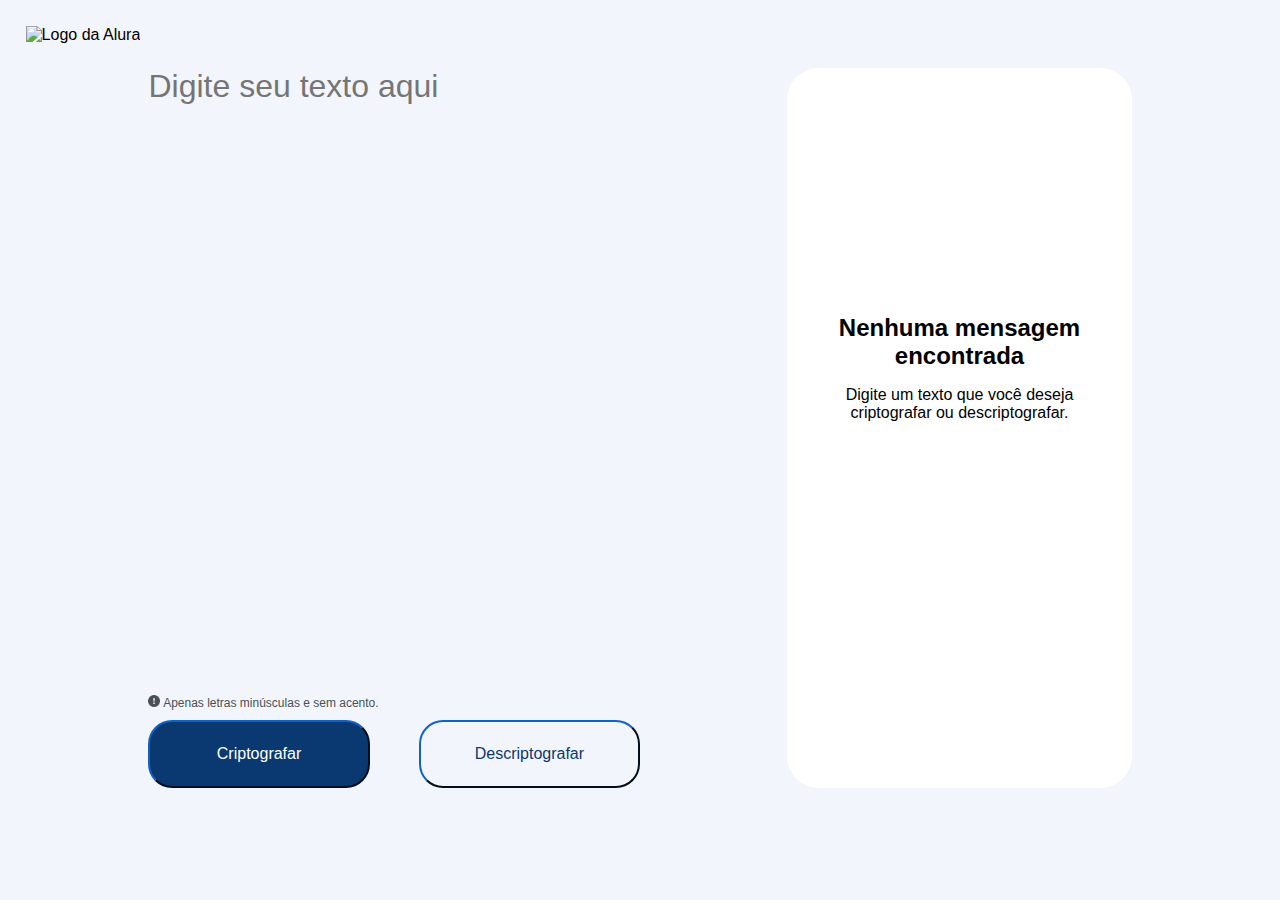
==== index.html @ 5ca43d40 "Update index.html" ====
<!DOCTYPE html>
<html lang="en">
<head>
    <meta charset="UTF-8">
    <meta name="viewport" content="width=device-width, initial-scale=1.0">
    <title>Decodificador de texto</title>
    <script src="script.js" defer></script>
    <link rel="stylesheet" href="style.css">
</head>
<body>


    <header>

        <img src="../imagens/Frame 6.png" alt="Logo da Alura">

    </header>

    <main>

        <div class="entrada">
            <textarea name="" id="textoEntrada" cols="30" rows="10" placeholder="Digite seu texto aqui"></textarea>

            <p class="aviso"><img src="Vector.png" alt="alerta" class="avisoImg"> Apenas letras minúsculas e sem acento.</p>


            <div class="botoes">
                <button class="botao" id="criptografar" onclick="criptografar()">Criptografar</button>
                <button class="botao" id="descriptografar" onclick="descriptografar()">Descriptografar</button>
            </div>
        </div>
        
        <div class="saida">

            <div id="mensagemNaoEncontrada">
                <img src="../imagens/High quality products 1 1.svg" alt="" class="sem-mensagem">
                <h1 class="h1SemMensagem">Nenhuma mensagem encontrada</h1>
                <p class="pSemMensagem">Digite um texto que você deseja criptografar ou descriptografar.</p>
            </div>

            <textarea name="" id="textoSaida" cols="30" rows="10"></textarea>
            <button class="botao" id="copiar" onclick="copiar()">Copiar</button>
        </div>
    </main>
</body>
</html>
---- style.css ----
* {
    box-sizing: border-box;
    margin: 0;
    padding: 0;
    font-family: 'Inter', 'Arial';
}

body {
    background: #F3F5FC;
    margin: 2%;
    display: flex;
    flex-direction: column;
}

main {
    display: flex;
    justify-content: space-between;
    margin: 2% 10%;
    height: 720px;
}

.saida {
    display: flex;
    flex-direction: column;
    justify-content: space-between;
    align-items: center;
    padding: 2%;
    width: 35%;
    background-color: #ffffff;
    border-radius: 32px;
}

#mensagemNaoEncontrada {
    display: flex;
    flex-direction: column;
    justify-content: center;
    align-items: center;
    width: 100%;
    height: 80%;
    gap: 3%;
}

.sem-mensagem {
    height: auto;
    width: 75%;
}

.h1SemMensagem {
    font-size: 24px;
    text-align: center;
}

.pSemMensagem {
    font-size: 16px;
    text-align: center;
}

#textoSaida {
    font-size: 24px;
    width: 100%;
    word-wrap: break-word;
    padding: 5%;
    background: none;
    border: none;
    outline: none;
    resize: none;
}

.entrada {
    display: flex;
    flex-direction: column;
    justify-content: center;
    width: 50%;
}

#textoEntrada {
    color: #0A3871;
    font-size: 32px;
    height: 90%;
    width: 100%;
    background: none;
    border: none;
    outline: none;
    resize: none;
}

.aviso {
    color: #495057;
    font-size: 12px;
    margin: 2% 0%;
    text-align: start;
}

.avisoImg {
    width: 12px;
}

.botoes {
    display: flex;
    justify-content: space-between;
    height: 10%;
}

.botao {
    width: 45%;
    text-align: center;
    border-radius: 24px;
    background: none;
    border-color: #0A3871;
    color: #0A3871;
    cursor: pointer;
    font-size: 16px;
}

#criptografar {
    background-color: #0A3871;
    color: #ffffff;
}

#copiar {
    width: 80%;
    height: 10%;
}

@media (max-width: 768px) {
    main {
        flex-direction: column;
        gap: 5%;
    }

    .entrada {
        width: 100%;
        height: 100%;
    }

    .saida {
        height: auto;
        width: 100%;
    }

    #mensagemNaoEncontrada {
        height: 100%;
        width: 100%;
        padding: 10%;
    }

    .sem-mensagem {
        display: none;
    }

    #mensagemNaoEncontrada {
        height: fit-content;
        width: 100%;
    }

    #copiar {
        width: 100%;
        height: 67px;
    }
}

@media (max-width: 375px) {
    main {
        flex-direction: column;
        gap: 2%;
    }

    .entrada {
        width: 100%;
        height: 100%;
    }

    .saida {
        height: auto;
        width: 100%;
    }

    #mensagemNaoEncontrada {
        height: 100%;
        width: 100%;
        padding: 10%;
    }

    .sem-mensagem {
        display: none;
    }

    #mensagemNaoEncontrada {
        height: fit-content;
        width: 100%;
    }

    #copiar {
        width: 100%;
        height: 67px;
    }

    .botoes {
        flex-direction: column;
        justify-content: space-between;
        height: 20%;
        gap: 20px;
    }

    #criptografar, #descriptografar {
        width: 100%;
        height: 100%;
    }

}
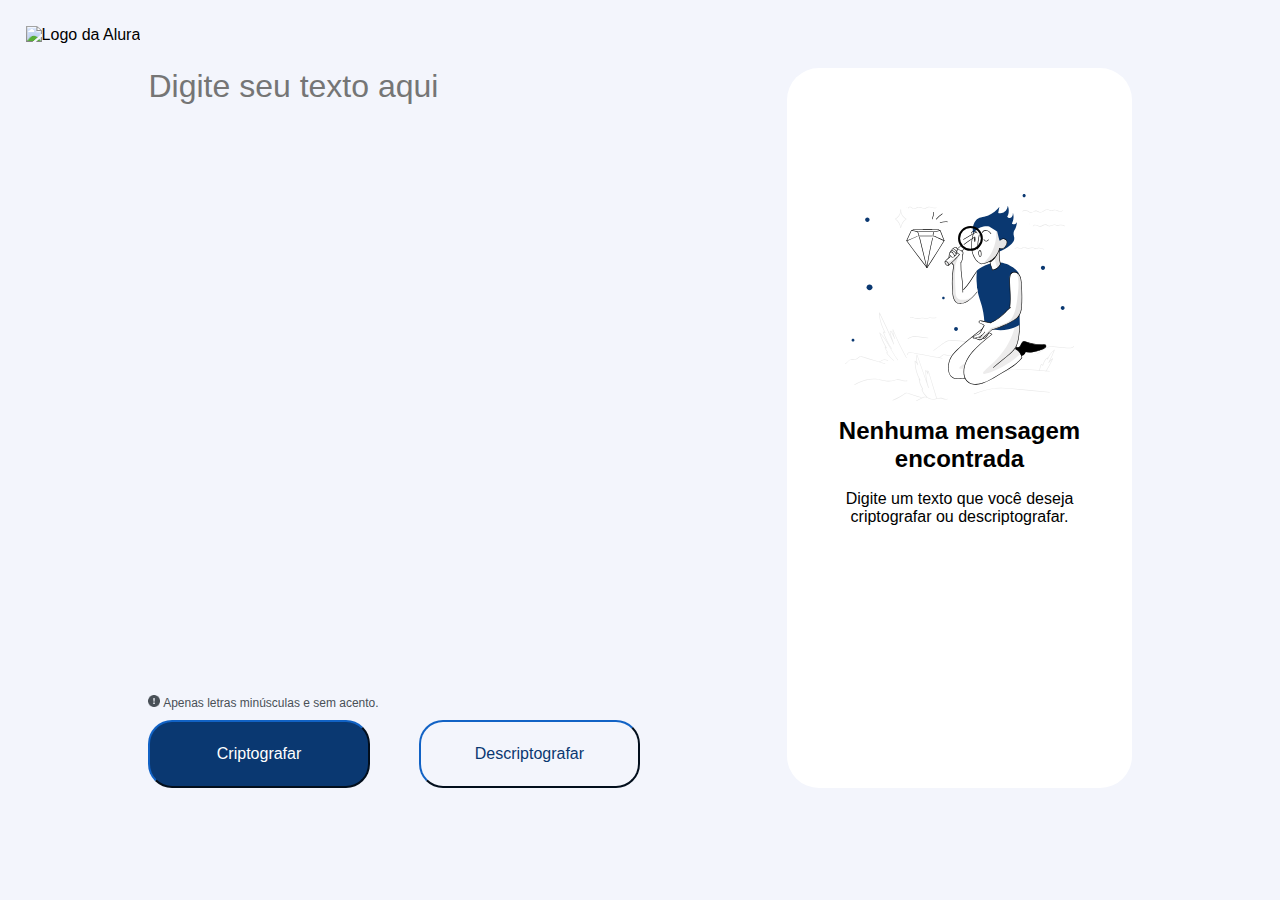
==== commit a48625cc: "Update index.html" ====
--- a/index.html
+++ b/index.html
@@ -12,7 +12,7 @@
 
     <header>
 
-        <img src="../imagens/Frame 6.png" alt="Logo da Alura">
+        <img src=".Frame 6.png" alt="Logo da Alura">
 
     </header>
 
@@ -33,7 +33,7 @@
         <div class="saida">
 
             <div id="mensagemNaoEncontrada">
-                <img src="../imagens/High quality products 1 1.svg" alt="" class="sem-mensagem">
+                <img src="High quality products 1 1.svg" alt="" class="sem-mensagem">
                 <h1 class="h1SemMensagem">Nenhuma mensagem encontrada</h1>
                 <p class="pSemMensagem">Digite um texto que você deseja criptografar ou descriptografar.</p>
             </div>
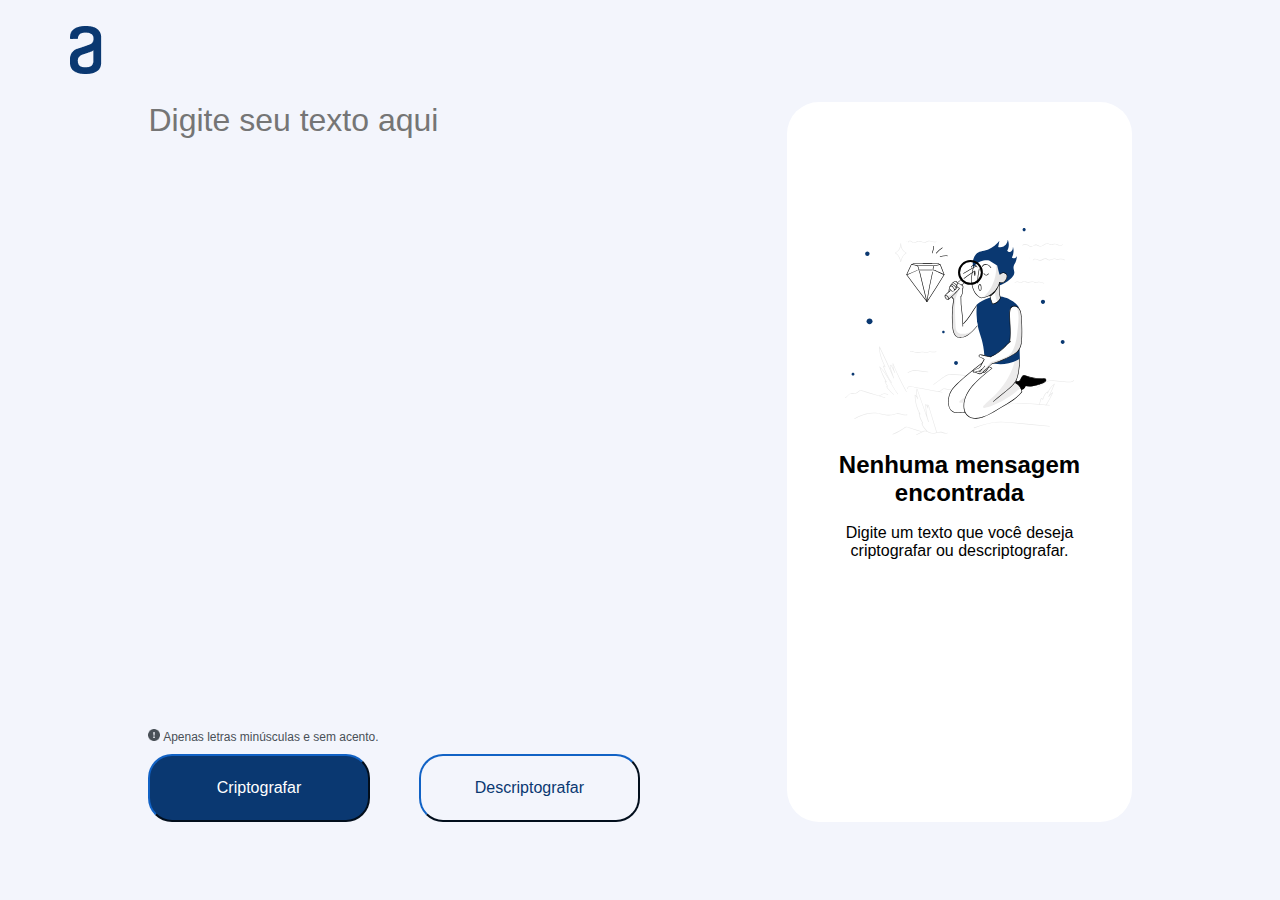
==== commit e6f23592: "Update index.html" ====
--- a/index.html
+++ b/index.html
@@ -12,7 +12,7 @@
 
     <header>
 
-        <img src=".Frame 6.png" alt="Logo da Alura">
+        <img src="Frame 6.png" alt="Logo da Alura">
 
     </header>
 
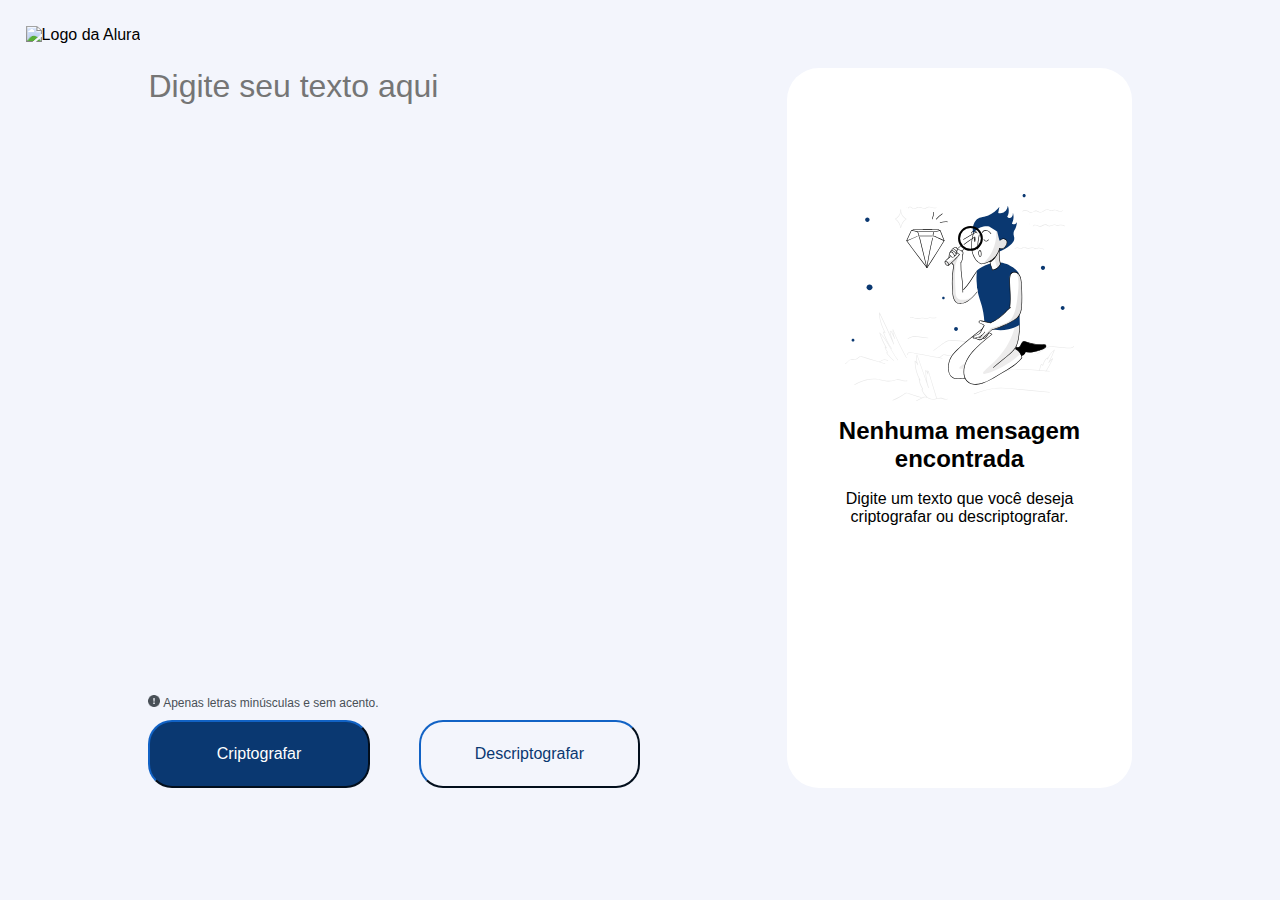
==== commit 2d0be752: "Update index.html" ====
--- a/index.html
+++ b/index.html
@@ -12,7 +12,7 @@
 
     <header>
 
-        <img src="Frame 6.png" alt="Logo da Alura">
+        <img src="Frame6.png" alt="Logo da Alura">
 
     </header>
 
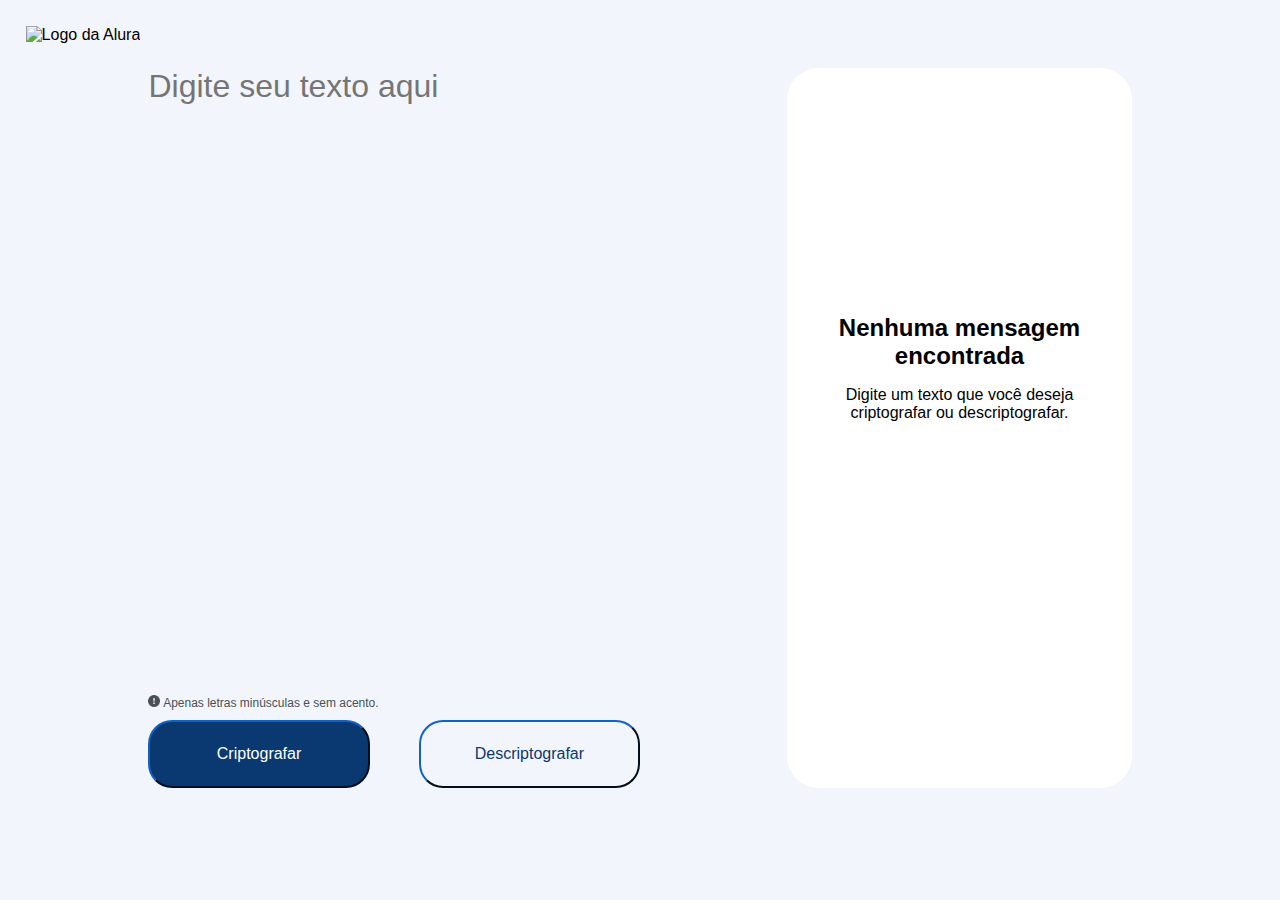
==== commit d60640b4: "Update index.html" ====
--- a/index.html
+++ b/index.html
@@ -33,7 +33,7 @@
         <div class="saida">
 
             <div id="mensagemNaoEncontrada">
-                <img src="High quality products 1 1.svg" alt="" class="sem-mensagem">
+                <img src="Highqualityproducts11.svg" alt="" class="sem-mensagem">
                 <h1 class="h1SemMensagem">Nenhuma mensagem encontrada</h1>
                 <p class="pSemMensagem">Digite um texto que você deseja criptografar ou descriptografar.</p>
             </div>
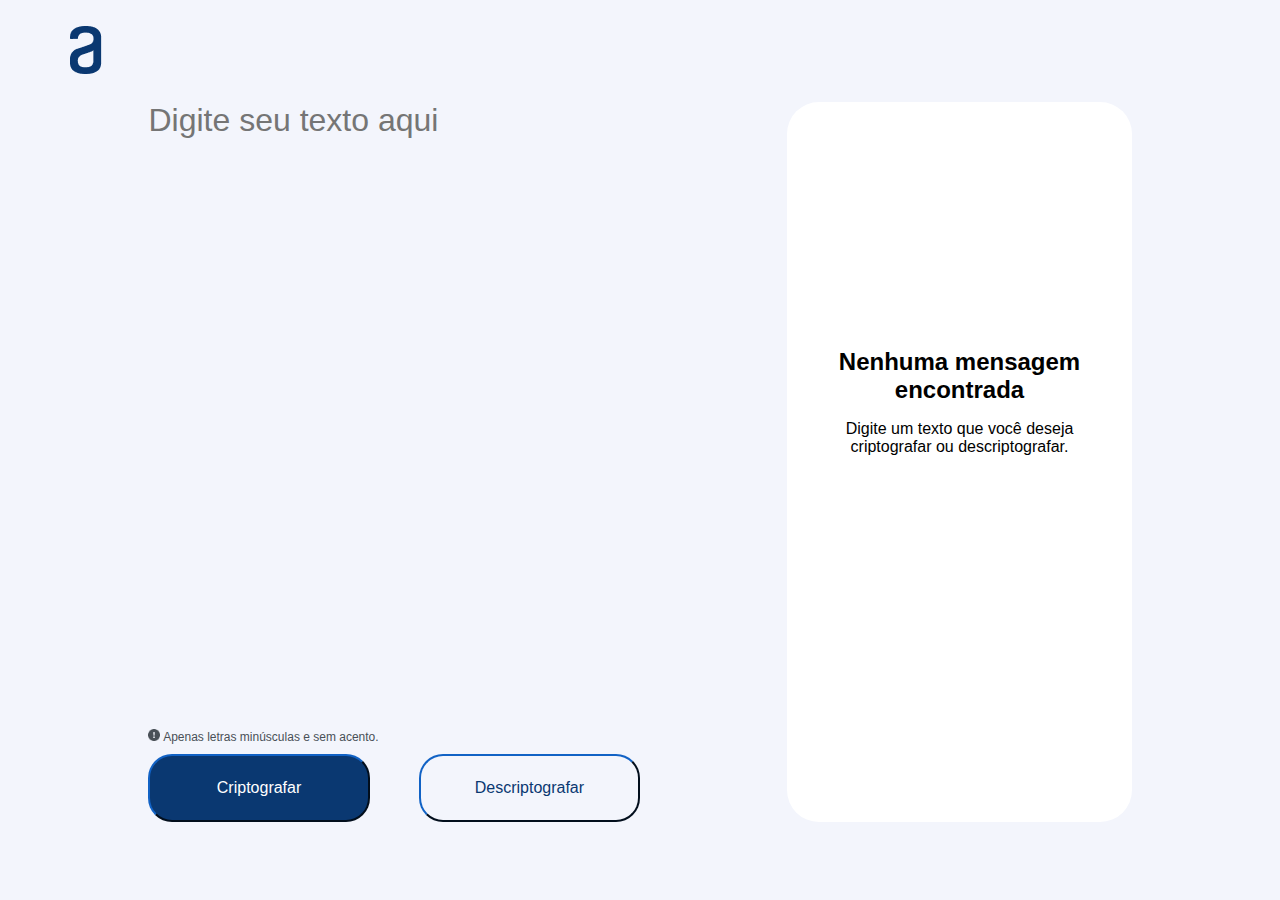
==== commit 97a7eea0: "Update index.html" ====
--- a/index.html
+++ b/index.html
@@ -12,7 +12,7 @@
 
     <header>
 
-        <img src="Frame6.png" alt="Logo da Alura">
+        <img src="Frame 6.png" alt="Logo da Alura">
 
     </header>
 
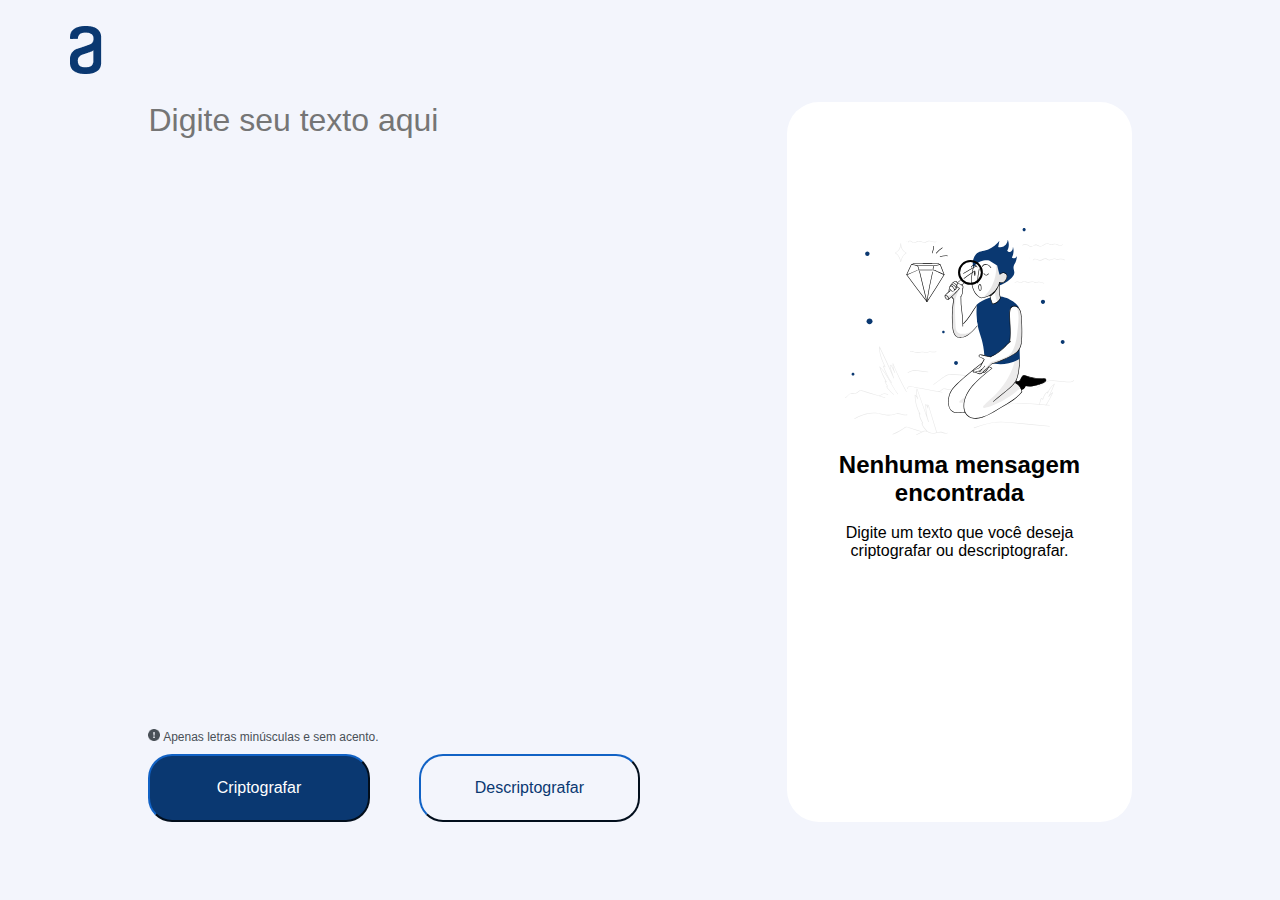
==== commit 432134d1: "Update index.html" ====
--- a/index.html
+++ b/index.html
@@ -33,7 +33,7 @@
         <div class="saida">
 
             <div id="mensagemNaoEncontrada">
-                <img src="Highqualityproducts11.svg" alt="" class="sem-mensagem">
+                <img src="High quality products 1 1.svg" alt="" class="sem-mensagem">
                 <h1 class="h1SemMensagem">Nenhuma mensagem encontrada</h1>
                 <p class="pSemMensagem">Digite um texto que você deseja criptografar ou descriptografar.</p>
             </div>
